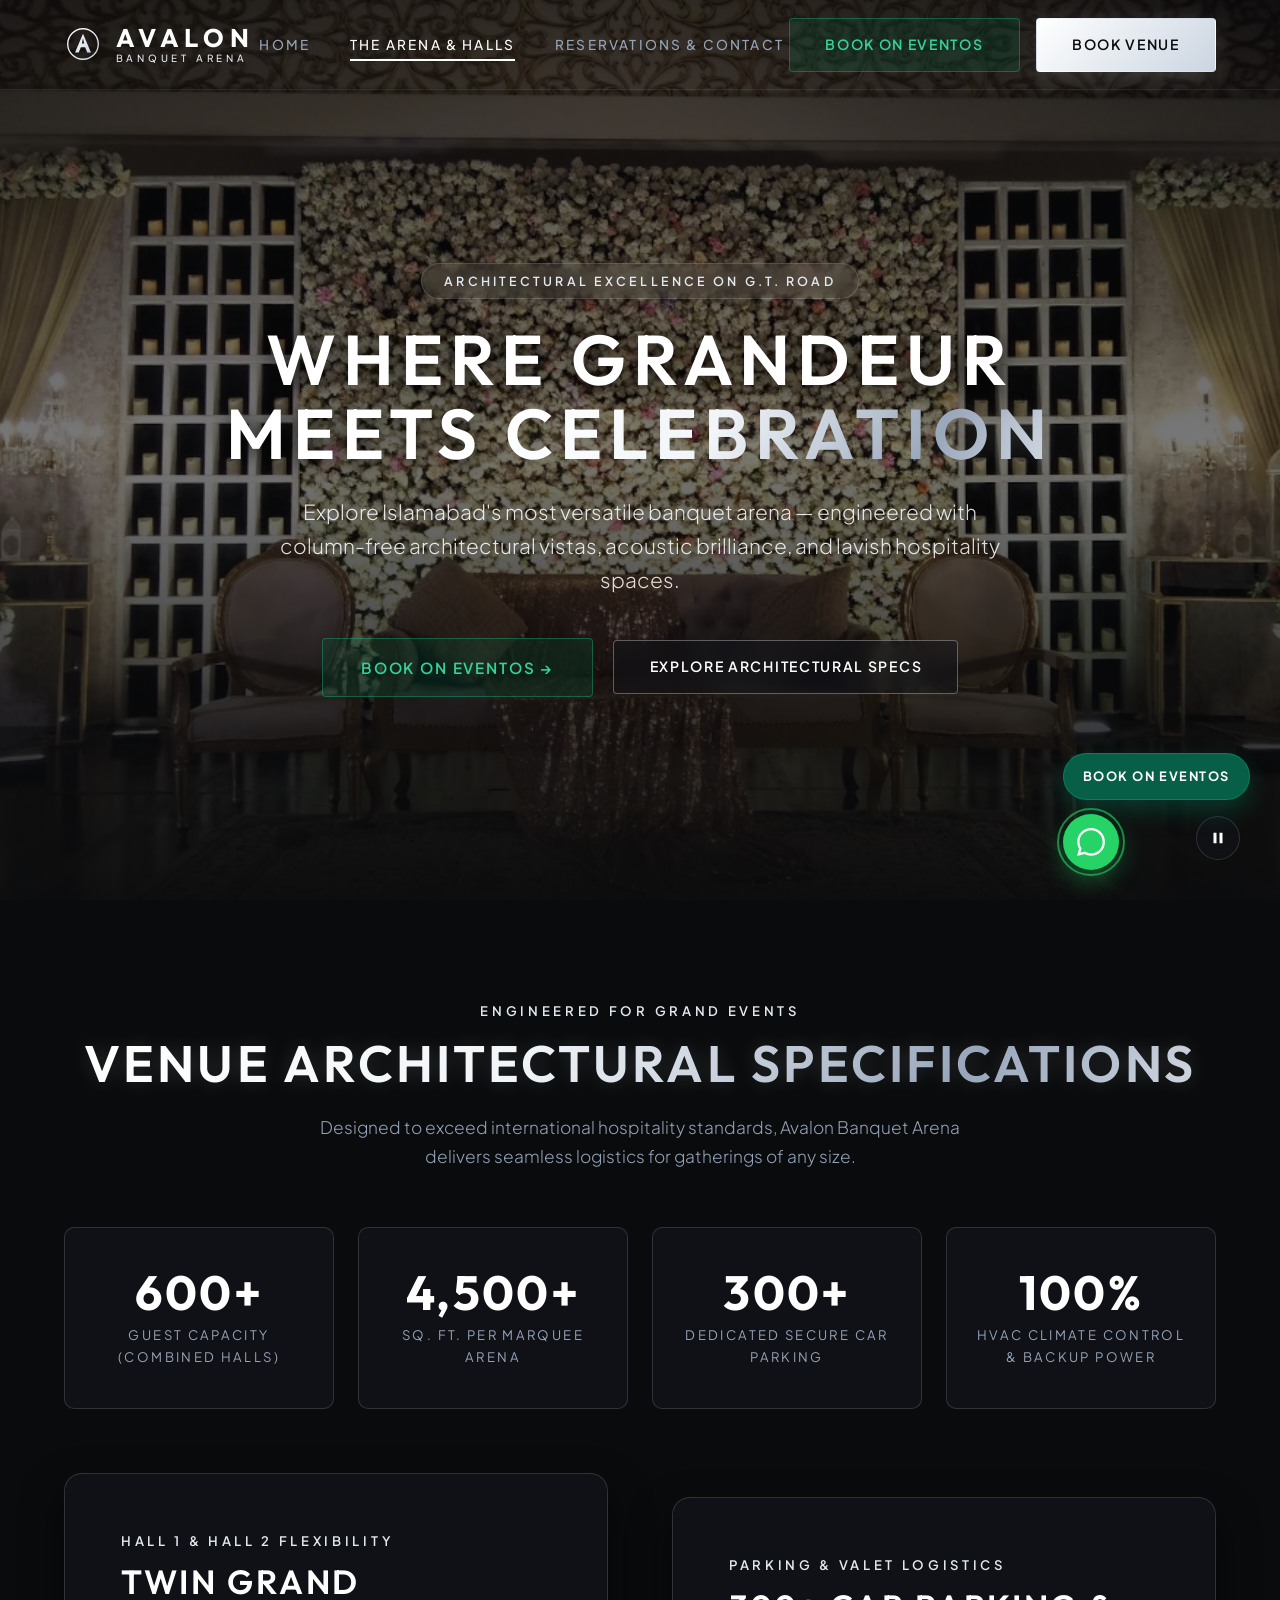
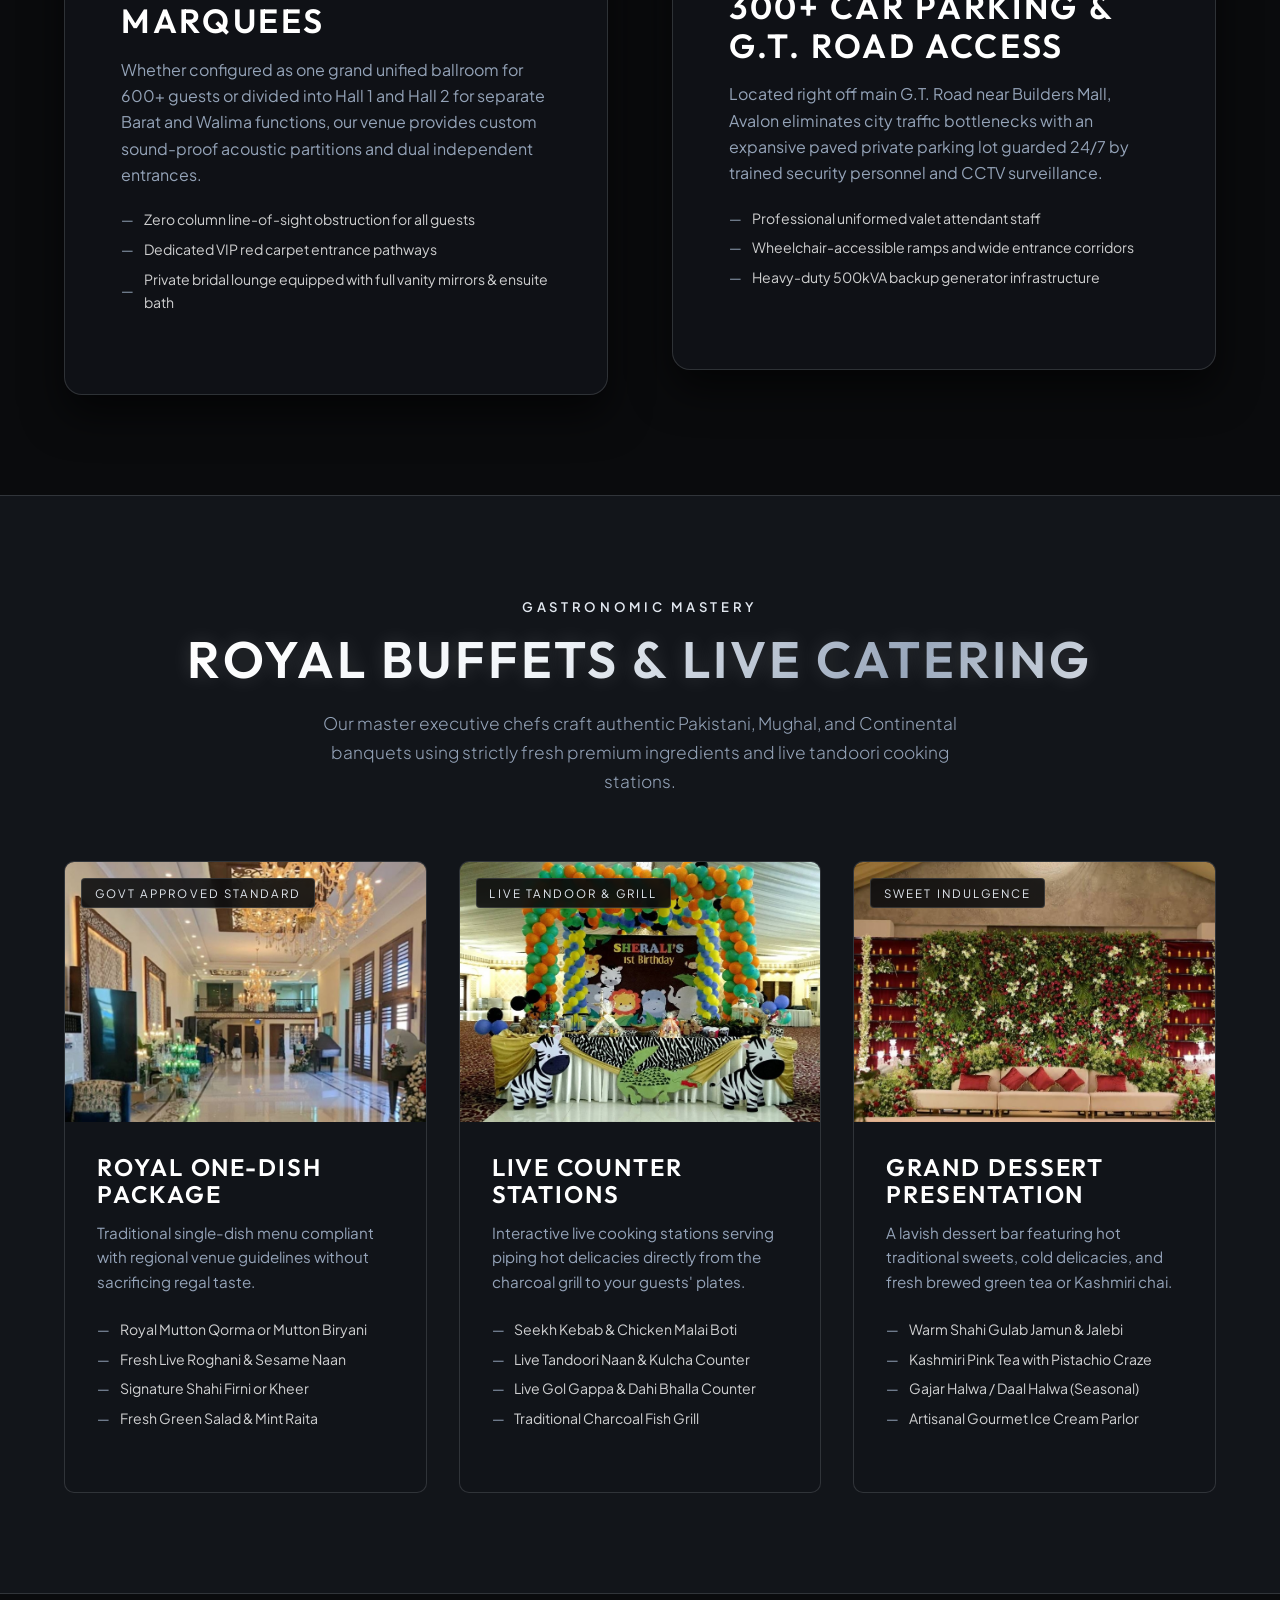
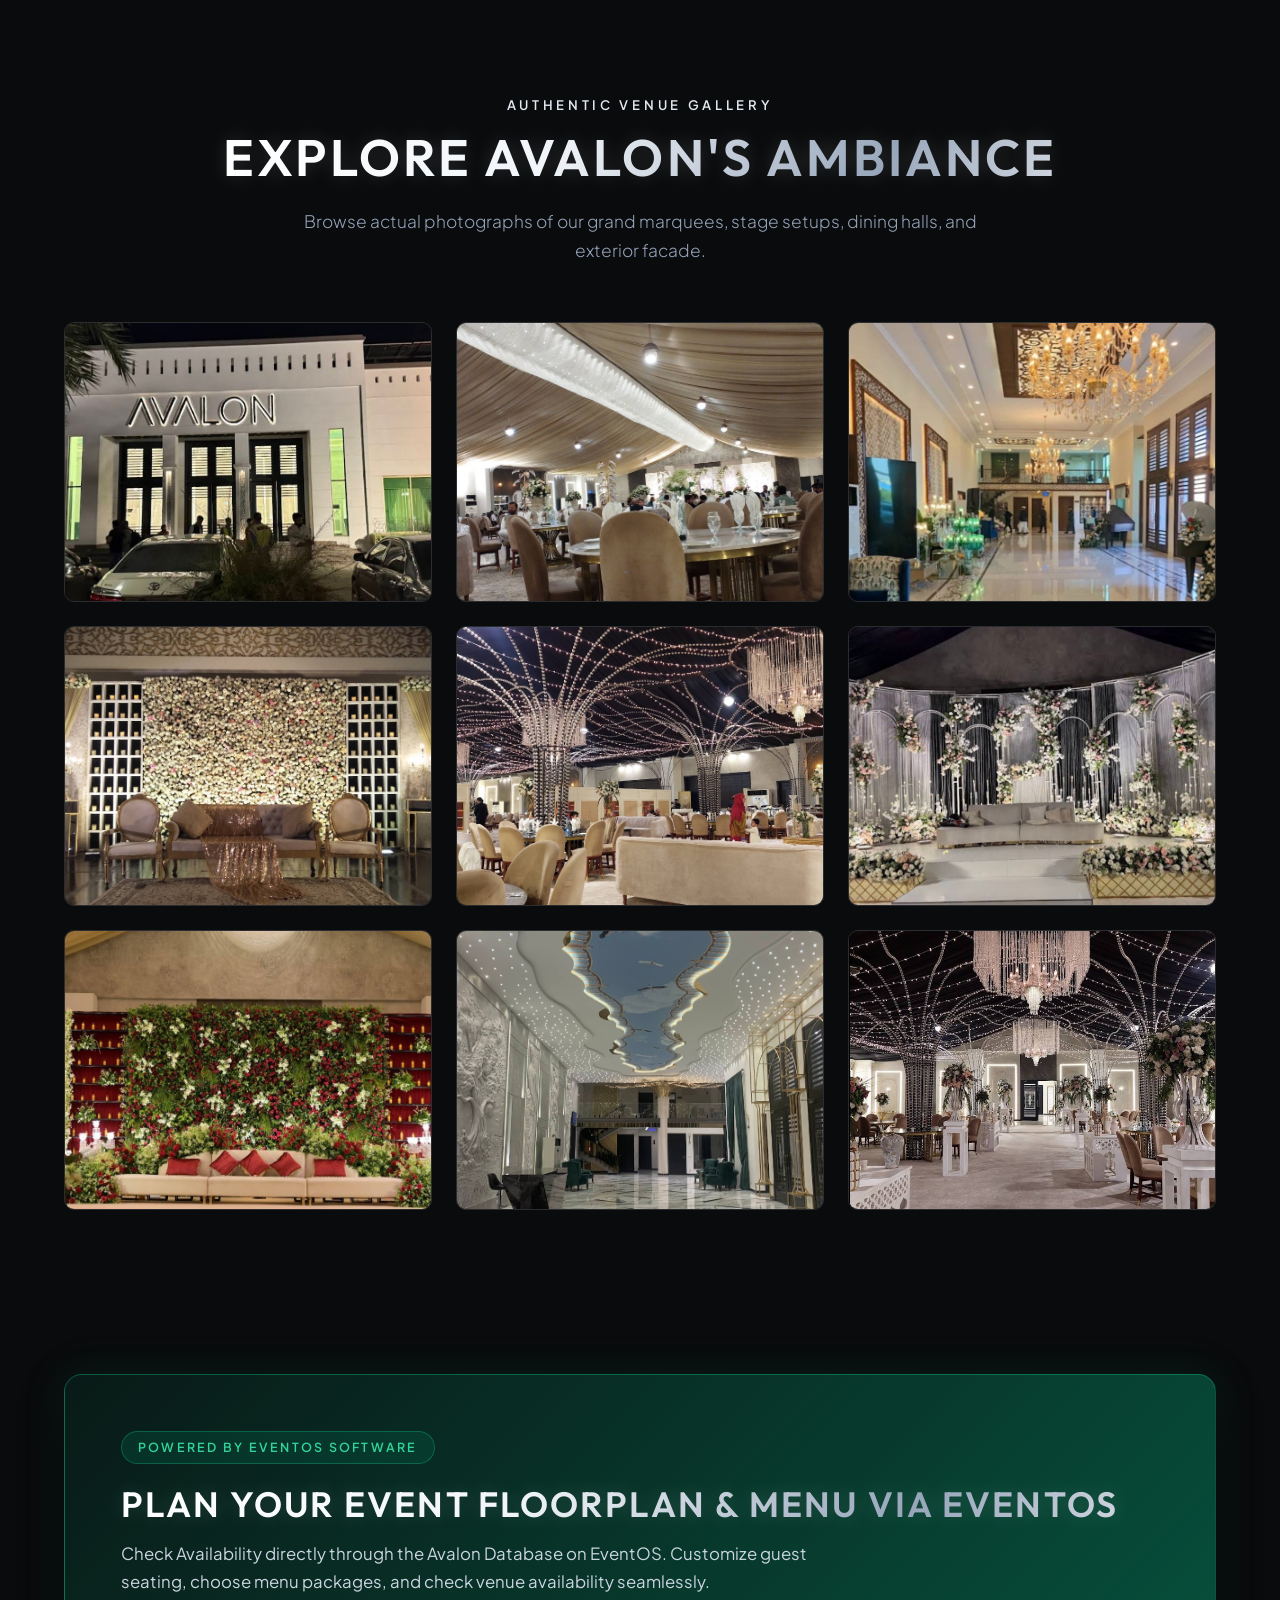
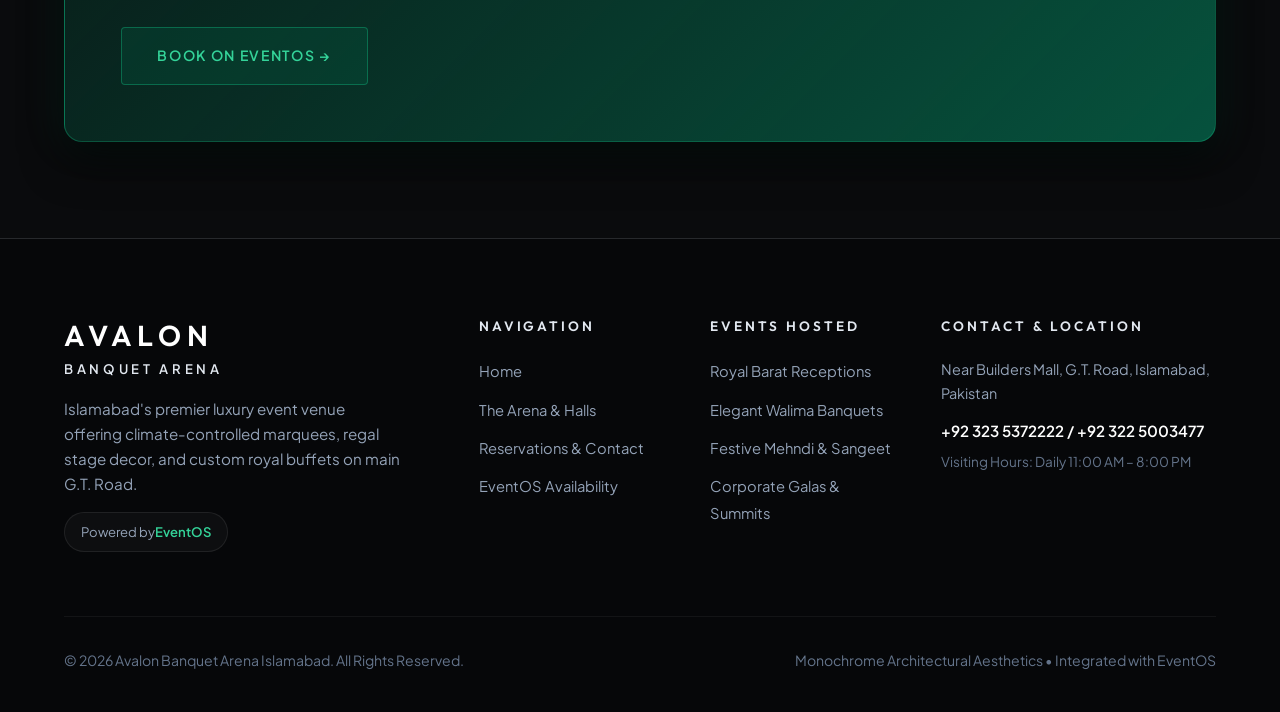
==== about/index.html @ 992e3e68 "Refactor static routing: restructure to index.html directories for clean extensionless URLs on GitHu" ====
<!DOCTYPE html>
<html lang="en">
<head>
  <meta charset="UTF-8">
  <meta name="viewport" content="width=device-width, initial-scale=1.0">
  <title>The Arena & Halls — Architectural Specs & Royal Dining | Avalon Banquet Arena</title>
  <meta name="description" content="Explore Avalon Banquet Arena's twin luxury marquees on G.T. Road, Islamabad. 600+ guest capacity, 4,500+ sq. ft., dedicated bridal suites, 300+ car parking, and royal live catering.">
  
  <!-- Favicon -->
  <link rel="icon" type="image/svg+xml" href="../favicon.svg">

  <meta property="og:title" content="The Arena & Halls — Avalon Banquet Arena Islamabad">
  <meta property="og:description" content="State-of-the-art climate-controlled marquees, 300+ car parking, and royal live buffet setup.">
  <meta property="og:image" content="../images/avalon-marquee-interior.jpg">
  <meta property="og:type" content="website">

  <!-- Stylesheet -->
  <link rel="stylesheet" href="../css/styles.css">
</head>
<body>

  <!-- NAVBAR -->
  <header class="navbar" id="navbar">
    <div class="container nav-container">
      <a href="../" class="brand-logo" aria-label="Avalon Banquet Arena Home">
        <div class="brand-logo-icon">
          <svg viewBox="0 0 512 512" width="34" height="34">
            <defs>
              <linearGradient id="navSilver" x1="0%" y1="0%" x2="100%" y2="100%">
                <stop offset="0%" stop-color="#FFFFFF"/>
                <stop offset="100%" stop-color="#CBD5E1"/>
              </linearGradient>
            </defs>
            <circle cx="256" cy="256" r="230" fill="none" stroke="url(#navSilver)" stroke-width="20"/>
            <path d="M 256 100 L 376 384 L 320 384 L 288 304 L 224 304 L 192 384 L 136 384 Z M 256 168 L 238 248 L 274 248 Z" fill="url(#navSilver)"/>
          </svg>
        </div>
        <div class="brand-logo-text">
          <span class="title">AVALON</span>
          <span class="subtitle">BANQUET ARENA</span>
        </div>
      </a>

      <nav aria-label="Primary Navigation">
        <ul class="nav-links">
          <li><a href="../" class="nav-link">Home</a></li>
          <li><a href="../about/" class="nav-link active">The Arena & Halls</a></li>
          <li><a href="../contact/" class="nav-link">Reservations & Contact</a></li>
        </ul>
      </nav>

      <div class="nav-actions">
        <a href="https://eos.silverfoxdynamics.com/p/avalon-marquees" target="_blank" rel="noopener noreferrer" class="btn btn-eventos">
          Book on EventOS
        </a>
        <a href="../contact/" class="btn btn-primary">Book Venue</a>
        <button class="mobile-toggle" aria-label="Toggle Navigation Menu">☰</button>
      </div>
    </div>
  </header>

  <!-- MOBILE MENU OVERLAY -->
  <div class="mobile-menu-overlay" id="mobileMenu">
    <button class="mobile-menu-close" aria-label="Close Menu">×</button>
    <a href="../">Home</a>
    <a href="../about/">The Arena & Halls</a>
    <a href="../contact/">Reservations & Contact</a>
    <a href="https://eos.silverfoxdynamics.com/p/avalon-marquees" target="_blank" rel="noopener noreferrer" class="btn btn-primary" style="margin-top: 1.5rem;">Book on EventOS</a>
  </div>

  <!-- HERO SECTION WITH CINEMATIC VIDEO BACKGROUND -->
  <section class="hero" id="aboutHero">
    <div class="hero-video-wrapper">
      <video class="hero-video" autoplay loop muted playsinline preload="auto" poster="../images/avalon-marquee-interior.jpg">
        <source src="https://res.cloudinary.com/dgvwlj8xw/video/upload/v1777692671/about-hero_dt90wq.mp4" type="video/mp4">
        Your browser does not support video background.
      </video>
    </div>
    <div class="hero-overlay"></div>

    <div class="container hero-content">
      <div class="hero-badge">
        ARCHITECTURAL EXCELLENCE ON G.T. ROAD
      </div>
      <h1 class="hero-title">
        Where Grandeur Meets <span class="text-shimmer">Celebration</span>
      </h1>
      <p class="hero-subtitle">
        Explore Islamabad's most versatile banquet arena — engineered with column-free architectural vistas, acoustic brilliance, and lavish hospitality spaces.
      </p>

      <div class="hero-ctas">
        <a href="https://eos.silverfoxdynamics.com/p/avalon-marquees" target="_blank" rel="noopener noreferrer" class="btn btn-eventos" style="padding: 1rem 2.4rem; font-size: 0.95rem;">
          Book on EventOS →
        </a>
        <a href="#specs" class="btn btn-outline">Explore Architectural Specs</a>
      </div>
    </div>

    <!-- Video Play/Pause accessibility button -->
    <button class="video-control-btn" aria-label="Pause Background Video" title="Pause Background Video">
      <svg width="18" height="18" fill="currentColor" viewBox="0 0 24 24"><path d="M6 19h4V5H6v14zm8-14v14h4V5h-4z"/></svg>
    </button>
  </section>

  <!-- ARCHITECTURAL SPECS & CAPACITY STATS -->
  <section class="section-padding" id="specs">
    <div class="container">
      <div style="text-align: center; margin-bottom: 3.5rem;">
        <span class="silver-subhead">ENGINEERED FOR GRAND EVENTS</span>
        <h2 class="section-heading text-shimmer">Venue Architectural Specifications</h2>
        <p class="section-desc" style="margin: 0 auto;">
          Designed to exceed international hospitality standards, Avalon Banquet Arena delivers seamless logistics for gatherings of any size.
        </p>
      </div>

      <div class="specs-grid">
        <div class="spec-box">
          <div class="spec-number">600+</div>
          <div class="spec-label">Guest Capacity (Combined Halls)</div>
        </div>
        <div class="spec-box">
          <div class="spec-number">4,500+</div>
          <div class="spec-label">Sq. Ft. Per Marquee Arena</div>
        </div>
        <div class="spec-box">
          <div class="spec-number">300+</div>
          <div class="spec-label">Dedicated Secure Car Parking</div>
        </div>
        <div class="spec-box">
          <div class="spec-number">100%</div>
          <div class="spec-label">HVAC Climate Control & Backup Power</div>
        </div>
      </div>

      <!-- Detail Card Layout -->
      <div class="grid-2" style="margin-top: 4rem;">
        <div class="editorial-card">
          <span class="silver-subhead">HALL 1 & HALL 2 FLEXIBILITY</span>
          <h3 class="font-heading" style="font-size: 2.1rem; color: #ffffff; margin-bottom: 1rem;">Twin Grand Marquees</h3>
          <p style="color: var(--text-muted); margin-bottom: 1.25rem;">
            Whether configured as one grand unified ballroom for 600+ guests or divided into Hall 1 and Hall 2 for separate Barat and Walima functions, our venue provides custom sound-proof acoustic partitions and dual independent entrances.
          </p>
          <ul class="card-features-list">
            <li>Zero column line-of-sight obstruction for all guests</li>
            <li>Dedicated VIP red carpet entrance pathways</li>
            <li>Private bridal lounge equipped with full vanity mirrors & ensuite bath</li>
          </ul>
        </div>

        <div class="editorial-card">
          <span class="silver-subhead">PARKING & VALET LOGISTICS</span>
          <h3 class="font-heading" style="font-size: 2.1rem; color: #ffffff; margin-bottom: 1rem;">300+ Car Parking & G.T. Road Access</h3>
          <p style="color: var(--text-muted); margin-bottom: 1.25rem;">
            Located right off main G.T. Road near Builders Mall, Avalon eliminates city traffic bottlenecks with an expansive paved private parking lot guarded 24/7 by trained security personnel and CCTV surveillance.
          </p>
          <ul class="card-features-list">
            <li>Professional uniformed valet attendant staff</li>
            <li>Wheelchair-accessible ramps and wide entrance corridors</li>
            <li>Heavy-duty 500kVA backup generator infrastructure</li>
          </ul>
        </div>
      </div>
    </div>
  </section>

  <!-- CATERING & ROYAL DINING EXPERIENCE -->
  <section class="section-padding" style="background: var(--bg-surface); border-top: 1px solid var(--border-silver); border-bottom: 1px solid var(--border-silver);" id="catering">
    <div class="container">
      <div style="text-align: center; margin-bottom: 4rem;">
        <span class="silver-subhead">GASTRONOMIC MASTERY</span>
        <h2 class="section-heading text-shimmer">Royal Buffets & Live Catering</h2>
        <p class="section-desc" style="margin: 0 auto;">
          Our master executive chefs craft authentic Pakistani, Mughal, and Continental banquets using strictly fresh premium ingredients and live tandoori cooking stations.
        </p>
      </div>

      <div class="grid-3">
        <!-- Menu 1: Royal One-Dish -->
        <div class="feature-card">
          <div class="card-img">
            <img src="../images/avalon-dining-buffet.jpg" alt="Royal One-Dish Buffet setup" loading="lazy">
            <span class="card-tag">Govt Approved Standard</span>
          </div>
          <div class="card-body">
            <h3>Royal One-Dish Package</h3>
            <p>Traditional single-dish menu compliant with regional venue guidelines without sacrificing regal taste.</p>
            <ul class="card-features-list">
              <li>Royal Mutton Qorma or Mutton Biryani</li>
              <li>Fresh Live Roghani & Sesame Naan</li>
              <li>Signature Shahi Firni or Kheer</li>
              <li>Fresh Green Salad & Mint Raita</li>
            </ul>
          </div>
        </div>

        <!-- Menu 2: Live Barbecue & Counter Stations -->
        <div class="feature-card">
          <div class="card-img">
            <img src="../images/avalon-lighting-ambiance.jpg" alt="Live Cooking Station" loading="lazy">
            <span class="card-tag">Live Tandoor & Grill</span>
          </div>
          <div class="card-body">
            <h3>Live Counter Stations</h3>
            <p>Interactive live cooking stations serving piping hot delicacies directly from the charcoal grill to your guests' plates.</p>
            <ul class="card-features-list">
              <li>Seekh Kebab & Chicken Malai Boti</li>
              <li>Live Tandoori Naan & Kulcha Counter</li>
              <li>Live Gol Gappa & Dahi Bhalla Counter</li>
              <li>Traditional Charcoal Fish Grill</li>
            </ul>
          </div>
        </div>

        <!-- Menu 3: Royal Desserts & Drinks -->
        <div class="feature-card">
          <div class="card-img">
            <img src="../images/avalon-walima-stage.jpg" alt="Royal Desserts setup" loading="lazy">
            <span class="card-tag">Sweet Indulgence</span>
          </div>
          <div class="card-body">
            <h3>Grand Dessert Presentation</h3>
            <p>A lavish dessert bar featuring hot traditional sweets, cold delicacies, and fresh brewed green tea or Kashmiri chai.</p>
            <ul class="card-features-list">
              <li>Warm Shahi Gulab Jamun & Jalebi</li>
              <li>Kashmiri Pink Tea with Pistachio Craze</li>
              <li>Gajar Halwa / Daal Halwa (Seasonal)</li>
              <li>Artisanal Gourmet Ice Cream Parlor</li>
            </ul>
          </div>
        </div>
      </div>
    </div>
  </section>

  <!-- MASONRY CURATED GALLERY -->
  <section class="section-padding" id="gallery">
    <div class="container">
      <div style="text-align: center; margin-bottom: 3.5rem;">
        <span class="silver-subhead">AUTHENTIC VENUE GALLERY</span>
        <h2 class="section-heading text-shimmer">Explore Avalon's Ambiance</h2>
        <p class="section-desc" style="margin: 0 auto;">
          Browse actual photographs of our grand marquees, stage setups, dining halls, and exterior facade.
        </p>
      </div>

      <div class="gallery-grid">
        <div class="gallery-item" data-caption="Grand Main Arena Hall with Crystal Chandeliers">
          <img src="../images/avalon-hall-grand.jpg" alt="Grand Arena Hall" loading="lazy">
          <div class="gallery-overlay">
            <h4>Grand Main Hall</h4>
            <p>Click to Zoom</p>
          </div>
        </div>

        <div class="gallery-item" data-caption="Royal Wedding Stage Floral Backdrop">
          <img src="../images/avalon-stage-royal.jpg" alt="Royal Wedding Stage" loading="lazy">
          <div class="gallery-overlay">
            <h4>Royal Wedding Stage</h4>
            <p>Click to Zoom</p>
          </div>
        </div>

        <div class="gallery-item" data-caption="Royal Dining Buffet Counter Layout">
          <img src="../images/avalon-dining-buffet.jpg" alt="Royal Buffet Layout" loading="lazy">
          <div class="gallery-overlay">
            <h4>Royal Dining Setup</h4>
            <p>Click to Zoom</p>
          </div>
        </div>

        <div class="gallery-item" data-caption="Panoramic Interior View of Marquee 1">
          <img src="../images/avalon-marquee-interior.jpg" alt="Marquee Interior" loading="lazy">
          <div class="gallery-overlay">
            <h4>Marquee Interior Vistas</h4>
            <p>Click to Zoom</p>
          </div>
        </div>

        <div class="gallery-item" data-caption="Illuminated Night Entrance on G.T. Road">
          <img src="../images/avalon-exterior-night.jpg" alt="Exterior Night View" loading="lazy">
          <div class="gallery-overlay">
            <h4>Night Exterior Facade</h4>
            <p>Click to Zoom</p>
          </div>
        </div>

        <div class="gallery-item" data-caption="Barat Red Carpet Arrival Corridor">
          <img src="../images/avalon-barat-reception.jpg" alt="Barat Arrival" loading="lazy">
          <div class="gallery-overlay">
            <h4>Barat Arrival Walkway</h4>
            <p>Click to Zoom</p>
          </div>
        </div>

        <div class="gallery-item" data-caption="Walima Stage Decor in Subtle Silver Accents">
          <img src="../images/avalon-walima-stage.jpg" alt="Walima Stage" loading="lazy">
          <div class="gallery-overlay">
            <h4>Walima Silver Setup</h4>
            <p>Click to Zoom</p>
          </div>
        </div>

        <div class="gallery-item" data-caption="Vibrant Traditional Mehndi Drapes and Lounge">
          <img src="../images/avalon-mehndi-decor.jpg" alt="Mehndi Decor" loading="lazy">
          <div class="gallery-overlay">
            <h4>Festive Mehndi Setup</h4>
            <p>Click to Zoom</p>
          </div>
        </div>

        <div class="gallery-item" data-caption="Corporate Gala Conference Hall Layout">
          <img src="../images/avalon-corporate-hall.jpg" alt="Corporate Gala Hall" loading="lazy">
          <div class="gallery-overlay">
            <h4>Corporate Conference Hall</h4>
            <p>Click to Zoom</p>
          </div>
        </div>
      </div>
    </div>
  </section>

  <!-- EVENTOS INTEGRATION CALLOUT -->
  <section class="container" style="margin-bottom: 6rem;">
    <div class="eventos-banner">
      <div class="eventos-badge-header">
        Powered by EventOS Software
      </div>
      <h2 class="eventos-title font-heading text-shimmer">Plan Your Event Floorplan & Menu via EventOS</h2>
      <p class="eventos-desc">
        Check Availability directly through the Avalon Database on EventOS. Customize guest seating, choose menu packages, and check venue availability seamlessly.
      </p>
      <a href="https://eos.silverfoxdynamics.com/p/avalon-marquees" target="_blank" rel="noopener noreferrer" class="btn btn-eventos" style="padding: 1rem 2.2rem;">
        Book on EventOS →
      </a>
    </div>
  </section>

  <!-- LIGHTBOX MODAL -->
  <div class="lightbox-modal" id="lightboxModal" role="dialog" aria-modal="true" aria-label="Image Preview">
    <button class="lightbox-close" aria-label="Close Lightbox">&times;</button>
    <div class="lightbox-content">
      <img src="" id="lightboxImg" alt="Enlarged view">
      <div class="lightbox-caption" id="lightboxCaption"></div>
    </div>
  </div>

  <!-- FLOATING WIDGETS -->
  <div class="floating-widgets">
    <a href="https://eos.silverfoxdynamics.com/p/avalon-marquees" target="_blank" rel="noopener noreferrer" class="eventos-float" title="Book Venue on EventOS">
      Book on EventOS
    </a>
    <a href="https://wa.me/923235372222?text=Hello%20Avalon%20Banquet%20Arena%2C%20I%20would%20like%20to%20inquire%20about%20booking%20availability." target="_blank" rel="noopener noreferrer" class="whatsapp-float" aria-label="Direct WhatsApp Inquiry">
      <svg width="28" height="28" fill="currentColor" viewBox="0 0 24 24"><path d="M.057 24l1.687-6.163c-1.041-1.804-1.588-3.849-1.587-5.946.003-6.556 5.338-11.891 11.893-11.891 3.181.001 6.167 1.24 8.413 3.488 2.245 2.248 3.481 5.236 3.48 8.414-.003 6.557-5.338 11.892-11.893 11.892-1.99-.001-3.951-.5-5.688-1.448l-6.305 1.654zm6.597-3.807c1.676.995 3.276 1.591 5.392 1.592 5.448 0 9.886-4.434 9.889-9.885.002-5.462-4.415-9.89-9.881-9.892-5.452 0-9.887 4.434-9.889 9.884-.001 2.225.651 3.891 1.746 5.634l-.999 3.648 3.742-.981z"/></svg>
    </a>
  </div>

  <!-- FOOTER -->
  <footer class="footer">
    <div class="container">
      <div class="footer-grid">
        <div class="footer-brand">
          <h3>AVALON</h3>
          <span class="silver-subhead">BANQUET ARENA</span>
          <p>
            Islamabad's premier luxury event venue offering climate-controlled marquees, regal stage decor, and custom royal buffets on main G.T. Road.
          </p>
          <div class="eventos-footer-badge">
            Powered by <a href="https://eos.silverfoxdynamics.com/p/avalon-marquees" target="_blank" rel="noopener noreferrer">EventOS</a>
          </div>
        </div>

        <div class="footer-col">
          <h4>Navigation</h4>
          <ul class="footer-links">
            <li><a href="../">Home</a></li>
            <li><a href="../about/">The Arena & Halls</a></li>
            <li><a href="../contact/">Reservations & Contact</a></li>
            <li><a href="https://eos.silverfoxdynamics.com/p/avalon-marquees" target="_blank" rel="noopener noreferrer">EventOS Availability</a></li>
          </ul>
        </div>

        <div class="footer-col">
          <h4>Events Hosted</h4>
          <ul class="footer-links">
            <li><a href="../about/">Royal Barat Receptions</a></li>
            <li><a href="../about/">Elegant Walima Banquets</a></li>
            <li><a href="../about/">Festive Mehndi & Sangeet</a></li>
            <li><a href="../about/">Corporate Galas & Summits</a></li>
          </ul>
        </div>

        <div class="footer-col">
          <h4>Contact & Location</h4>
          <p style="color: var(--text-muted); font-size: 0.9rem; margin-bottom: 0.75rem;">
            Near Builders Mall, G.T. Road, Islamabad, Pakistan
          </p>
          <p style="color: var(--accent-silver-bright); font-size: 0.95rem; margin-bottom: 0.5rem; font-weight: 600;">
            +92 323 5372222 / +92 322 5003477
          </p>
          <p style="color: var(--text-dim); font-size: 0.85rem;">
            Visiting Hours: Daily 11:00 AM – 8:00 PM
          </p>
        </div>
      </div>

      <div class="footer-bottom">
        <div>&copy; 2026 Avalon Banquet Arena Islamabad. All Rights Reserved.</div>
        <div>Monochrome Architectural Aesthetics • Integrated with EventOS</div>
      </div>
    </div>
  </footer>

  <!-- Main JavaScript File -->
  <script src="../js/main.js"></script>
</body>
</html>
---- css/styles.css ----
/* ==========================================================================
   AVALON BANQUET ARENA — MONOCHROME ARCHITECTURAL & DEEP EMERALD STYLESHEET
   Identity: Obsidian Black, Pure Silver, Metallic Chrome & EventOS Deep Emerald
   Target: GitHub Pages (Static HTML5, Modern CSS3, Vanilla JS)
   ========================================================================== */

/* --- GOOGLE FONTS IMPORT --- */
@import url('https://fonts.googleapis.com/css2?family=Outfit:wght@400;500;600;700;800&family=Plus+Jakarta+Sans:wght@300;400;500;600;700&display=swap');

/* --- DESIGN SYSTEM TOKENS --- */
:root {
  /* Monochrome Palette: Obsidian Black, Deep Charcoal & Pure Silver */
  --bg-dark: #0a0b0d;
  --bg-surface: #12151a;
  --bg-card: rgba(18, 21, 26, 0.75);
  --bg-card-hover: rgba(26, 30, 38, 0.92);
  --bg-glass: rgba(15, 18, 23, 0.65);
  
  --accent-silver: #e2e8f0;
  --accent-silver-bright: #ffffff;
  --accent-silver-dark: #94a3b8;
  --accent-chrome: #cbd5e1;
  --border-silver: rgba(226, 232, 240, 0.15);
  --border-silver-strong: rgba(226, 232, 240, 0.35);
  
  /* EventOS Deep Emerald Green Accent Palette */
  --emerald-primary: #047857;
  --emerald-deep: #065f46;
  --emerald-hover: #059669;
  --emerald-bright: #34d399;
  --emerald-glow: rgba(4, 120, 87, 0.25);
  --emerald-border: rgba(16, 185, 129, 0.35);

  --text-main: #f8fafc;
  --text-muted: #94a3b8;
  --text-dim: #64748b;
  
  /* Typography */
  --font-heading: 'Outfit', -apple-system, BlinkMacSystemFont, 'Segoe UI', Roboto, sans-serif;
  --font-sans: 'Plus Jakarta Sans', system-ui, -apple-system, sans-serif;
  
  /* Layout & Spacing */
  --container-max: 1320px;
  --nav-height: 90px;
  --radius-sm: 4px;
  --radius-md: 10px;
  --radius-lg: 18px;

  /* Easing & Shadows */
  --ease-out: cubic-bezier(0.16, 1, 0.3, 1);
  --transition-fast: 0.25s var(--ease-out);
  --transition-normal: 0.4s var(--ease-out);
  --shadow-silver: 0 10px 30px -10px rgba(255, 255, 255, 0.1);
  --shadow-card: 0 20px 40px rgba(0, 0, 0, 0.6);
  --shadow-emerald: 0 10px 25px rgba(4, 120, 87, 0.4);
}

/* --- BASE & RESET --- */
*, *::before, *::after {
  box-sizing: border-box;
  margin: 0;
  padding: 0;
}

html {
  scroll-behavior: smooth;
  font-size: 16px;
  background-color: var(--bg-dark);
  color: var(--text-main);
  text-rendering: optimizeLegibility;
  -webkit-font-smoothing: antialiased;
}

body {
  font-family: var(--font-sans);
  font-weight: 400;
  line-height: 1.65;
  overflow-x: hidden;
  background-color: var(--bg-dark);
  color: var(--text-main);
}

a {
  color: inherit;
  text-decoration: none;
  transition: color var(--transition-fast);
}

img, video {
  max-width: 100%;
  height: auto;
  display: block;
}

button, input, select, textarea {
  font-family: inherit;
  font-size: inherit;
}

/* --- TYPOGRAPHY & LUXURIOUS SHIMMER UTILITIES --- */
h1, h2, h3, h4, h5, h6, .font-heading {
  font-family: var(--font-heading);
  font-weight: 600;
  line-height: 1.15;
  text-transform: uppercase;
  letter-spacing: 0.08em;
}

.silver-text {
  background: linear-gradient(135deg, #ffffff 0%, #e2e8f0 40%, #cbd5e1 75%, #94a3b8 100%);
  -webkit-background-clip: text;
  -webkit-text-fill-color: transparent;
  display: inline-block;
}

/* Metallic Polish & Animated Silver Shimmer for Headlines */
.text-shimmer {
  background: linear-gradient(
    120deg,
    #ffffff 0%,
    #f1f5f9 20%,
    #94a3b8 40%,
    #ffffff 60%,
    #cbd5e1 80%,
    #ffffff 100%
  );
  background-size: 200% auto;
  -webkit-background-clip: text;
  -webkit-text-fill-color: transparent;
  animation: silverShine 6s linear infinite;
  text-shadow: 0 0 20px rgba(255, 255, 255, 0.15);
  display: inline-block;
}

@keyframes silverShine {
  to {
    background-position: 200% center;
  }
}

.silver-subhead {
  color: var(--accent-silver);
  text-transform: uppercase;
  font-size: 0.82rem;
  letter-spacing: 0.28em;
  font-weight: 600;
  margin-bottom: 0.75rem;
  display: block;
}

.section-heading {
  font-size: clamp(2.2rem, 4vw, 3.4rem);
  color: #ffffff;
  margin-bottom: 1.25rem;
  letter-spacing: 0.06em;
}

.section-desc {
  color: var(--text-muted);
  font-size: 1.08rem;
  max-width: 680px;
  font-weight: 300;
  line-height: 1.7;
}

/* --- LAYOUT UTILITIES --- */
.container {
  width: 90%;
  max-width: var(--container-max);
  margin-left: auto;
  margin-right: auto;
}

.section-padding {
  padding: 100px 0;
}

@media (max-width: 768px) {
  .section-padding {
    padding: 60px 0;
  }
}

/* --- BUTTONS & CTAS --- */
.btn {
  display: inline-flex;
  align-items: center;
  justify-content: center;
  gap: 0.65rem;
  padding: 0.9rem 2.2rem;
  font-size: 0.88rem;
  font-weight: 600;
  letter-spacing: 0.12em;
  text-transform: uppercase;
  border-radius: var(--radius-sm);
  cursor: pointer;
  transition: all var(--transition-normal);
  border: 1px solid transparent;
  position: relative;
  overflow: hidden;
  z-index: 1;
}

.btn-primary {
  background: linear-gradient(135deg, #ffffff 0%, #cbd5e1 100%);
  color: #0a0b0d;
  box-shadow: 0 4px 20px rgba(255, 255, 255, 0.15);
}

.btn-primary:hover {
  background: linear-gradient(135deg, #ffffff 0%, #e2e8f0 100%);
  box-shadow: 0 8px 30px rgba(255, 255, 255, 0.3);
  transform: translateY(-2px);
  color: #000000;
}

.btn-outline {
  background: rgba(18, 21, 26, 0.5);
  border-color: var(--border-silver-strong);
  color: #ffffff;
  backdrop-filter: blur(8px);
}

.btn-outline:hover {
  border-color: #ffffff;
  background: rgba(255, 255, 255, 0.1);
  color: #ffffff;
  transform: translateY(-2px);
}

/* EVENTOS DEEP EMERALD GREEN BUTTON */
.btn-eventos {
  background: rgba(4, 120, 87, 0.18);
  border: 1px solid rgba(16, 185, 129, 0.4);
  color: var(--emerald-bright);
  font-weight: 600;
}

.btn-eventos:hover {
  background: var(--emerald-deep);
  border-color: var(--emerald-hover);
  color: #ffffff;
  box-shadow: 0 0 25px rgba(16, 185, 129, 0.35);
  transform: translateY(-2px);
}

/* --- NAVIGATION BAR --- */
.navbar {
  position: fixed;
  top: 0;
  left: 0;
  width: 100%;
  height: var(--nav-height);
  z-index: 1000;
  transition: background-color 0.4s ease, backdrop-filter 0.4s ease, border-bottom 0.4s ease;
  border-bottom: 1px solid rgba(255, 255, 255, 0.08);
}

.navbar.scrolled {
  background-color: rgba(10, 11, 13, 0.94);
  backdrop-filter: blur(16px);
  border-bottom: 1px solid var(--border-silver);
  height: 80px;
}

.nav-container {
  display: flex;
  align-items: center;
  justify-content: space-between;
  height: 100%;
}

.brand-logo {
  display: flex;
  align-items: center;
  gap: 0.85rem;
}

.brand-logo-icon {
  width: 38px;
  height: 38px;
  display: flex;
  align-items: center;
  justify-content: center;
}

.brand-logo-text {
  display: flex;
  flex-direction: column;
  line-height: 1;
}

.brand-logo-text .title {
  font-family: var(--font-heading);
  font-size: 1.6rem;
  font-weight: 700;
  letter-spacing: 0.22em;
  color: #ffffff;
  text-transform: uppercase;
}

.brand-logo-text .subtitle {
  font-size: 0.62rem;
  text-transform: uppercase;
  letter-spacing: 0.38em;
  color: var(--accent-silver);
  margin-top: 3px;
  font-weight: 500;
}

.nav-links {
  display: flex;
  align-items: center;
  gap: 2.5rem;
  list-style: none;
}

.nav-link {
  font-size: 0.85rem;
  text-transform: uppercase;
  letter-spacing: 0.16em;
  color: var(--text-muted);
  position: relative;
  padding: 0.5rem 0;
  font-weight: 500;
}

.nav-link::after {
  content: '';
  position: absolute;
  bottom: 0;
  left: 0;
  width: 0%;
  height: 2px;
  background: #ffffff;
  transition: width var(--transition-fast);
}

.nav-link:hover, .nav-link.active {
  color: #ffffff;
}

.nav-link:hover::after, .nav-link.active::after {
  width: 100%;
}

.nav-actions {
  display: flex;
  align-items: center;
  gap: 1rem;
}

.mobile-toggle {
  display: none;
  background: none;
  border: none;
  color: #ffffff;
  font-size: 1.75rem;
  cursor: pointer;
  padding: 0.5rem;
}

/* --- MOBILE MENU OVERLAY (HIDDEN ON DESKTOP) --- */
.mobile-menu-overlay {
  display: none;
}

/* --- HERO VIDEO SECTION --- */
.hero {
  position: relative;
  width: 100%;
  min-height: 100vh;
  display: flex;
  align-items: center;
  justify-content: center;
  overflow: hidden;
  background-color: var(--bg-dark);
}

.hero-video-wrapper {
  position: absolute;
  top: 0;
  left: 0;
  width: 100%;
  height: 100%;
  z-index: 1;
}

.hero-video {
  width: 100%;
  height: 100%;
  object-fit: cover;
  filter: brightness(0.8) contrast(1.08);
}

.hero-overlay {
  position: absolute;
  top: 0;
  left: 0;
  width: 100%;
  height: 100%;
  z-index: 2;
  background: linear-gradient(
    180deg, 
    rgba(10, 11, 13, 0.65) 0%, 
    rgba(10, 11, 13, 0.45) 50%, 
    rgba(10, 11, 13, 0.95) 100%
  );
}

.hero-content {
  position: relative;
  z-index: 3;
  text-align: center;
  max-width: 920px;
  padding: 120px 20px 60px;
}

.hero-badge {
  display: inline-flex;
  align-items: center;
  padding: 0.4rem 1.4rem;
  border-radius: 50px;
  background: rgba(255, 255, 255, 0.05);
  border: 1px solid var(--border-silver);
  color: var(--accent-silver);
  font-size: 0.78rem;
  text-transform: uppercase;
  letter-spacing: 0.25em;
  font-weight: 600;
  margin-bottom: 1.5rem;
  backdrop-filter: blur(8px);
}

.hero-title {
  font-family: var(--font-heading);
  font-size: clamp(2.8rem, 5.5vw, 5rem);
  color: #ffffff;
  line-height: 1.05;
  margin-bottom: 1.5rem;
  letter-spacing: 0.1em;
  text-shadow: 0 4px 20px rgba(0, 0, 0, 0.8);
}

.hero-subtitle {
  font-size: clamp(1.05rem, 2vw, 1.3rem);
  color: rgba(255, 255, 255, 0.85);
  font-weight: 300;
  max-width: 720px;
  margin: 0 auto 2.5rem;
}

.hero-ctas {
  display: flex;
  align-items: center;
  justify-content: center;
  gap: 1.25rem;
  flex-wrap: wrap;
}

/* Video Control Toggle */
.video-control-btn {
  position: absolute;
  bottom: 40px;
  right: 40px;
  z-index: 10;
  background: rgba(18, 21, 26, 0.6);
  border: 1px solid var(--border-silver);
  color: #ffffff;
  width: 44px;
  height: 44px;
  border-radius: 50%;
  display: flex;
  align-items: center;
  justify-content: center;
  cursor: pointer;
  transition: all var(--transition-fast);
  backdrop-filter: blur(8px);
}

.video-control-btn:hover {
  background: #ffffff;
  color: var(--bg-dark);
  border-color: #ffffff;
}

/* --- INFINITE MARQUEE TICKER --- */
.marquee-bar {
  background: #0d0f13;
  border-top: 1px solid var(--border-silver);
  border-bottom: 1px solid var(--border-silver);
  padding: 1.1rem 0;
  overflow: hidden;
  white-space: nowrap;
  position: relative;
  z-index: 10;
}

.marquee-content {
  display: inline-flex;
  align-items: center;
  animation: marquee 35s linear infinite;
}

.marquee-bar:hover .marquee-content {
  animation-play-state: paused;
}

.marquee-item {
  display: inline-flex;
  align-items: center;
  gap: 1.5rem;
  padding: 0 1.5rem;
  color: var(--text-main);
  font-size: 0.88rem;
  text-transform: uppercase;
  letter-spacing: 0.22em;
  font-weight: 500;
}

.marquee-item .sep {
  color: var(--accent-silver-dark);
  font-size: 1.1rem;
}

@keyframes marquee {
  0% { transform: translateX(0); }
  100% { transform: translateX(-50%); }
}

/* --- EDITORIAL / EXPERIENCE SECTIONS --- */
.grid-2 {
  display: grid;
  grid-template-columns: 1fr 1fr;
  gap: 4rem;
  align-items: center;
}

.editorial-card {
  background: var(--bg-card);
  border: 1px solid var(--border-silver);
  border-radius: var(--radius-lg);
  padding: 3.5rem;
  backdrop-filter: blur(12px);
  box-shadow: var(--shadow-card);
}

.image-wrapper {
  position: relative;
  border-radius: var(--radius-md);
  overflow: hidden;
  border: 1px solid var(--border-silver);
  box-shadow: var(--shadow-card);
}

.image-wrapper img {
  width: 100%;
  height: 100%;
  object-fit: cover;
  transition: transform 0.8s var(--ease-out);
}

.image-wrapper:hover img {
  transform: scale(1.05);
}

.image-wrapper::after {
  content: '';
  position: absolute;
  inset: 0;
  border-radius: var(--radius-md);
  border: 1px solid var(--border-silver);
  pointer-events: none;
}

/* --- FEATURED CARDS GRID --- */
.grid-3 {
  display: grid;
  grid-template-columns: repeat(3, 1fr);
  gap: 2rem;
}

.feature-card {
  background: var(--bg-card);
  border: 1px solid var(--border-silver);
  border-radius: var(--radius-md);
  overflow: hidden;
  transition: all var(--transition-normal);
  display: flex;
  flex-direction: column;
}

.feature-card:hover {
  transform: translateY(-8px);
  border-color: rgba(255, 255, 255, 0.35);
  box-shadow: 0 20px 40px rgba(0, 0, 0, 0.6);
  background: var(--bg-card-hover);
}

.feature-card .card-img {
  height: 260px;
  position: relative;
  overflow: hidden;
}

.feature-card .card-img img {
  width: 100%;
  height: 100%;
  object-fit: cover;
  transition: transform 0.6s var(--ease-out);
}

.feature-card:hover .card-img img {
  transform: scale(1.08);
}

.card-tag {
  position: absolute;
  top: 1rem;
  left: 1rem;
  background: rgba(10, 11, 13, 0.88);
  border: 1px solid var(--border-silver);
  color: var(--accent-silver);
  padding: 0.3rem 0.8rem;
  border-radius: 4px;
  font-size: 0.72rem;
  text-transform: uppercase;
  letter-spacing: 0.18em;
  backdrop-filter: blur(6px);
}

.feature-card .card-body {
  padding: 2rem;
  display: flex;
  flex-direction: column;
  flex-grow: 1;
}

.feature-card h3 {
  font-size: 1.5rem;
  color: #ffffff;
  margin-bottom: 0.75rem;
}

.feature-card p {
  color: var(--text-muted);
  font-size: 0.95rem;
  line-height: 1.6;
  margin-bottom: 1.5rem;
}

.card-features-list {
  list-style: none;
  margin-bottom: 1.5rem;
  margin-top: auto;
}

.card-features-list li {
  font-size: 0.88rem;
  color: rgba(255, 255, 255, 0.8);
  display: flex;
  align-items: center;
  gap: 0.6rem;
  margin-bottom: 0.4rem;
}

.card-features-list li::before {
  content: '—';
  color: var(--accent-silver-dark);
}

/* --- ARCHITECTURAL SPECS HIGHLIGHTS --- */
.specs-grid {
  display: grid;
  grid-template-columns: repeat(4, 1fr);
  gap: 1.5rem;
  margin-top: 3rem;
}

.spec-box {
  background: var(--bg-card);
  border: 1px solid var(--border-silver);
  border-radius: var(--radius-md);
  padding: 2.5rem 1.5rem;
  text-align: center;
  transition: all var(--transition-normal);
}

.spec-box:hover {
  border-color: rgba(255, 255, 255, 0.4);
  background: rgba(255, 255, 255, 0.03);
  transform: translateY(-5px);
}

.spec-number {
  font-family: var(--font-heading);
  font-size: 3rem;
  font-weight: 700;
  color: #ffffff;
  line-height: 1;
  margin-bottom: 0.5rem;
  letter-spacing: 0.05em;
}

.spec-label {
  font-size: 0.82rem;
  text-transform: uppercase;
  letter-spacing: 0.18em;
  color: var(--text-muted);
}

/* --- GALLERY GRID & LIGHTBOX --- */
.gallery-grid {
  display: grid;
  grid-template-columns: repeat(3, 1fr);
  gap: 1.5rem;
}

.gallery-item {
  position: relative;
  border-radius: var(--radius-md);
  overflow: hidden;
  height: 280px;
  cursor: pointer;
  border: 1px solid var(--border-silver);
}

.gallery-item img {
  width: 100%;
  height: 100%;
  object-fit: cover;
  transition: transform 0.6s var(--ease-out);
}

.gallery-overlay {
  position: absolute;
  inset: 0;
  background: rgba(10, 11, 13, 0.78);
  display: flex;
  flex-direction: column;
  align-items: center;
  justify-content: center;
  opacity: 0;
  transition: opacity var(--transition-fast);
  padding: 1.5rem;
  text-align: center;
  backdrop-filter: blur(4px);
}

.gallery-item:hover img {
  transform: scale(1.08);
}

.gallery-item:hover .gallery-overlay {
  opacity: 1;
}

.gallery-overlay h4 {
  font-size: 1.3rem;
  color: #ffffff;
  margin-bottom: 0.4rem;
  letter-spacing: 0.08em;
}

.gallery-overlay p {
  color: var(--accent-silver);
  font-size: 0.8rem;
  text-transform: uppercase;
  letter-spacing: 0.18em;
}

/* Lightbox Modal */
.lightbox-modal {
  position: fixed;
  inset: 0;
  background: rgba(5, 7, 10, 0.95);
  z-index: 2000;
  display: flex;
  align-items: center;
  justify-content: center;
  opacity: 0;
  pointer-events: none;
  transition: opacity 0.3s ease;
  backdrop-filter: blur(16px);
  padding: 2rem;
}

.lightbox-modal.active {
  opacity: 1;
  pointer-events: auto;
}

.lightbox-content {
  max-width: 1000px;
  max-height: 85vh;
  position: relative;
}

.lightbox-content img {
  max-width: 100%;
  max-height: 80vh;
  border-radius: var(--radius-sm);
  border: 1px solid var(--border-silver-strong);
  box-shadow: 0 25px 50px rgba(0,0,0,0.8);
}

.lightbox-caption {
  text-align: center;
  color: var(--text-main);
  margin-top: 1rem;
  font-family: var(--font-heading);
  font-size: 1.25rem;
  letter-spacing: 0.08em;
}

.lightbox-close {
  position: absolute;
  top: 30px;
  right: 30px;
  background: none;
  border: none;
  color: #ffffff;
  font-size: 2.5rem;
  cursor: pointer;
  transition: color var(--transition-fast);
}

.lightbox-close:hover {
  color: var(--accent-silver);
}

/* --- EVENTOS INTEGRATION BANNER & BADGES --- */
.eventos-banner {
  background: linear-gradient(135deg, rgba(4, 120, 87, 0.14) 0%, rgba(6, 95, 70, 0.85) 100%);
  border: 1px solid var(--emerald-border);
  border-radius: var(--radius-lg);
  padding: 3.5rem;
  margin-top: 4rem;
  position: relative;
  overflow: hidden;
  box-shadow: var(--shadow-card), 0 0 40px rgba(4, 120, 87, 0.2);
}

.eventos-badge-header {
  display: inline-flex;
  align-items: center;
  background: rgba(4, 120, 87, 0.22);
  border: 1px solid var(--emerald-border);
  color: var(--emerald-bright);
  padding: 0.35rem 1rem;
  border-radius: 50px;
  font-size: 0.78rem;
  font-weight: 600;
  text-transform: uppercase;
  letter-spacing: 0.18em;
  margin-bottom: 1.2rem;
}

.eventos-title {
  font-size: 2.2rem;
  color: #ffffff;
  margin-bottom: 1rem;
  letter-spacing: 0.06em;
}

.eventos-desc {
  color: #cbd5e1;
  font-size: 1.05rem;
  max-width: 720px;
  margin-bottom: 2rem;
}

.eventos-footer-badge {
  display: inline-flex;
  align-items: center;
  font-size: 0.82rem;
  color: #94a3b8;
  padding: 0.5rem 1rem;
  background: rgba(255, 255, 255, 0.03);
  border: 1px solid rgba(255, 255, 255, 0.08);
  border-radius: 50px;
  margin-top: 1rem;
}

.eventos-footer-badge a {
  color: var(--emerald-bright);
  transition: color 0.2s ease;
  font-weight: 600;
}

.eventos-footer-badge a:hover {
  color: #ffffff;
  text-decoration: underline;
}

/* --- LUXURY FORM STYLES --- */
.form-group {
  margin-bottom: 1.5rem;
}

.form-label {
  display: block;
  font-size: 0.82rem;
  text-transform: uppercase;
  letter-spacing: 0.15em;
  color: var(--text-muted);
  margin-bottom: 0.5rem;
  font-weight: 500;
}

.form-control {
  width: 100%;
  padding: 0.9rem 1.2rem;
  background: rgba(18, 21, 26, 0.85);
  border: 1px solid var(--border-silver);
  border-radius: var(--radius-sm);
  color: #ffffff;
  font-size: 0.98rem;
  transition: all var(--transition-fast);
}

.form-control:focus {
  outline: none;
  border-color: #ffffff;
  box-shadow: 0 0 15px rgba(255, 255, 255, 0.15);
  background: rgba(26, 30, 38, 0.95);
}

textarea.form-control {
  resize: vertical;
  min-height: 120px;
}

/* --- CONTACT PAGE STYLES --- */
.contact-grid {
  display: grid;
  grid-template-columns: 1fr 1.2fr;
  gap: 3.5rem;
}

.info-card {
  background: var(--bg-card);
  border: 1px solid var(--border-silver);
  border-radius: var(--radius-md);
  padding: 2.5rem;
  margin-bottom: 1.5rem;
}

.info-item {
  display: flex;
  flex-direction: column;
  margin-bottom: 1.75rem;
}

.info-item:last-child {
  margin-bottom: 0;
}

.info-item h4 {
  color: #ffffff;
  font-size: 0.92rem;
  margin-bottom: 0.3rem;
  letter-spacing: 0.12em;
}

.map-container {
  border-radius: var(--radius-md);
  overflow: hidden;
  border: 1px solid var(--border-silver);
  height: 420px;
  margin-top: 3rem;
  box-shadow: var(--shadow-card);
}

.map-container iframe {
  width: 100%;
  height: 100%;
  border: none;
}

/* --- FLOATING WIDGETS --- */
.floating-widgets {
  position: fixed;
  bottom: 30px;
  right: 30px;
  z-index: 990;
  display: flex;
  flex-direction: column;
  gap: 0.85rem;
}

.whatsapp-float {
  width: 56px;
  height: 56px;
  background: #25d366;
  color: #ffffff;
  border-radius: 50%;
  display: flex;
  align-items: center;
  justify-content: center;
  font-size: 1.8rem;
  box-shadow: 0 10px 25px rgba(37, 211, 102, 0.4);
  transition: all var(--transition-normal);
  position: relative;
}

.whatsapp-float::before {
  content: '';
  position: absolute;
  inset: -6px;
  border-radius: 50%;
  border: 2px solid #25d366;
  animation: pulse-ring 2s infinite;
  opacity: 0.6;
}

.whatsapp-float:hover {
  transform: scale(1.1);
}

.eventos-float {
  background: var(--emerald-deep);
  color: #ffffff;
  padding: 0.75rem 1.2rem;
  border-radius: 50px;
  font-size: 0.8rem;
  font-weight: 700;
  letter-spacing: 0.12em;
  text-transform: uppercase;
  box-shadow: var(--shadow-emerald);
  border: 1px solid var(--emerald-border);
  cursor: pointer;
  display: flex;
  align-items: center;
  gap: 0.5rem;
  transition: all var(--transition-normal);
}

.eventos-float:hover {
  transform: translateY(-3px);
  background: var(--emerald-primary);
  color: #ffffff;
  box-shadow: 0 12px 30px rgba(4, 120, 87, 0.5);
}

@keyframes pulse-ring {
  0% { transform: scale(0.95); opacity: 0.8; }
  100% { transform: scale(1.35); opacity: 0; }
}

/* --- FOOTER --- */
.footer {
  background: #060709;
  border-top: 1px solid var(--border-silver);
  padding: 80px 0 40px;
  position: relative;
}

.footer-grid {
  display: grid;
  grid-template-columns: 2fr 1fr 1fr 1.5fr;
  gap: 3rem;
  margin-bottom: 4rem;
}

.footer-brand h3 {
  font-size: 1.8rem;
  letter-spacing: 0.2em;
  color: #ffffff;
  margin-bottom: 0.4rem;
}

.footer-brand p {
  color: var(--text-muted);
  font-size: 0.95rem;
  max-width: 340px;
  margin-top: 1rem;
}

.footer-col h4 {
  color: var(--accent-silver);
  font-size: 0.85rem;
  text-transform: uppercase;
  letter-spacing: 0.22em;
  margin-bottom: 1.5rem;
}

.footer-links {
  list-style: none;
}

.footer-links li {
  margin-bottom: 0.75rem;
}

.footer-links a {
  color: var(--text-muted);
  font-size: 0.92rem;
}

.footer-links a:hover {
  color: #ffffff;
}

.footer-bottom {
  border-top: 1px solid rgba(255, 255, 255, 0.05);
  padding-top: 2rem;
  display: flex;
  align-items: center;
  justify-content: space-between;
  flex-wrap: wrap;
  gap: 1rem;
  color: var(--text-dim);
  font-size: 0.88rem;
}

/* --- RESPONSIVE MEDIA QUERIES --- */
@media (max-width: 1024px) {
  .grid-3 {
    grid-template-columns: repeat(2, 1fr);
  }
  .specs-grid {
    grid-template-columns: repeat(2, 1fr);
  }
  .footer-grid {
    grid-template-columns: 1fr 1fr;
  }
}

@media (max-width: 768px) {
  .nav-links, .nav-actions .btn-outline {
    display: none;
  }
  .mobile-toggle {
    display: block;
  }
  .grid-2, .grid-3, .specs-grid, .gallery-grid, .contact-grid {
    grid-template-columns: 1fr;
  }
  .editorial-card {
    padding: 2rem;
  }
  .hero-title {
    font-size: 2.6rem;
  }
  .footer-grid {
    grid-template-columns: 1fr;
  }
  .mobile-menu-overlay {
    position: fixed;
    inset: 0;
    background: rgba(10, 11, 13, 0.98);
    z-index: 1500;
    display: flex;
    flex-direction: column;
    align-items: center;
    justify-content: center;
    gap: 2rem;
    opacity: 0;
    pointer-events: none;
    transition: opacity 0.3s ease;
  }
  .mobile-menu-overlay.active {
    opacity: 1;
    pointer-events: auto;
  }
  .mobile-menu-overlay a {
    font-family: var(--font-heading);
    font-size: 1.8rem;
    letter-spacing: 0.15em;
    color: #ffffff;
    text-transform: uppercase;
  }
  .mobile-menu-close {
    position: absolute;
    top: 25px;
    right: 25px;
    background: none;
    border: none;
    color: #ffffff;
    font-size: 2.2rem;
  }
}
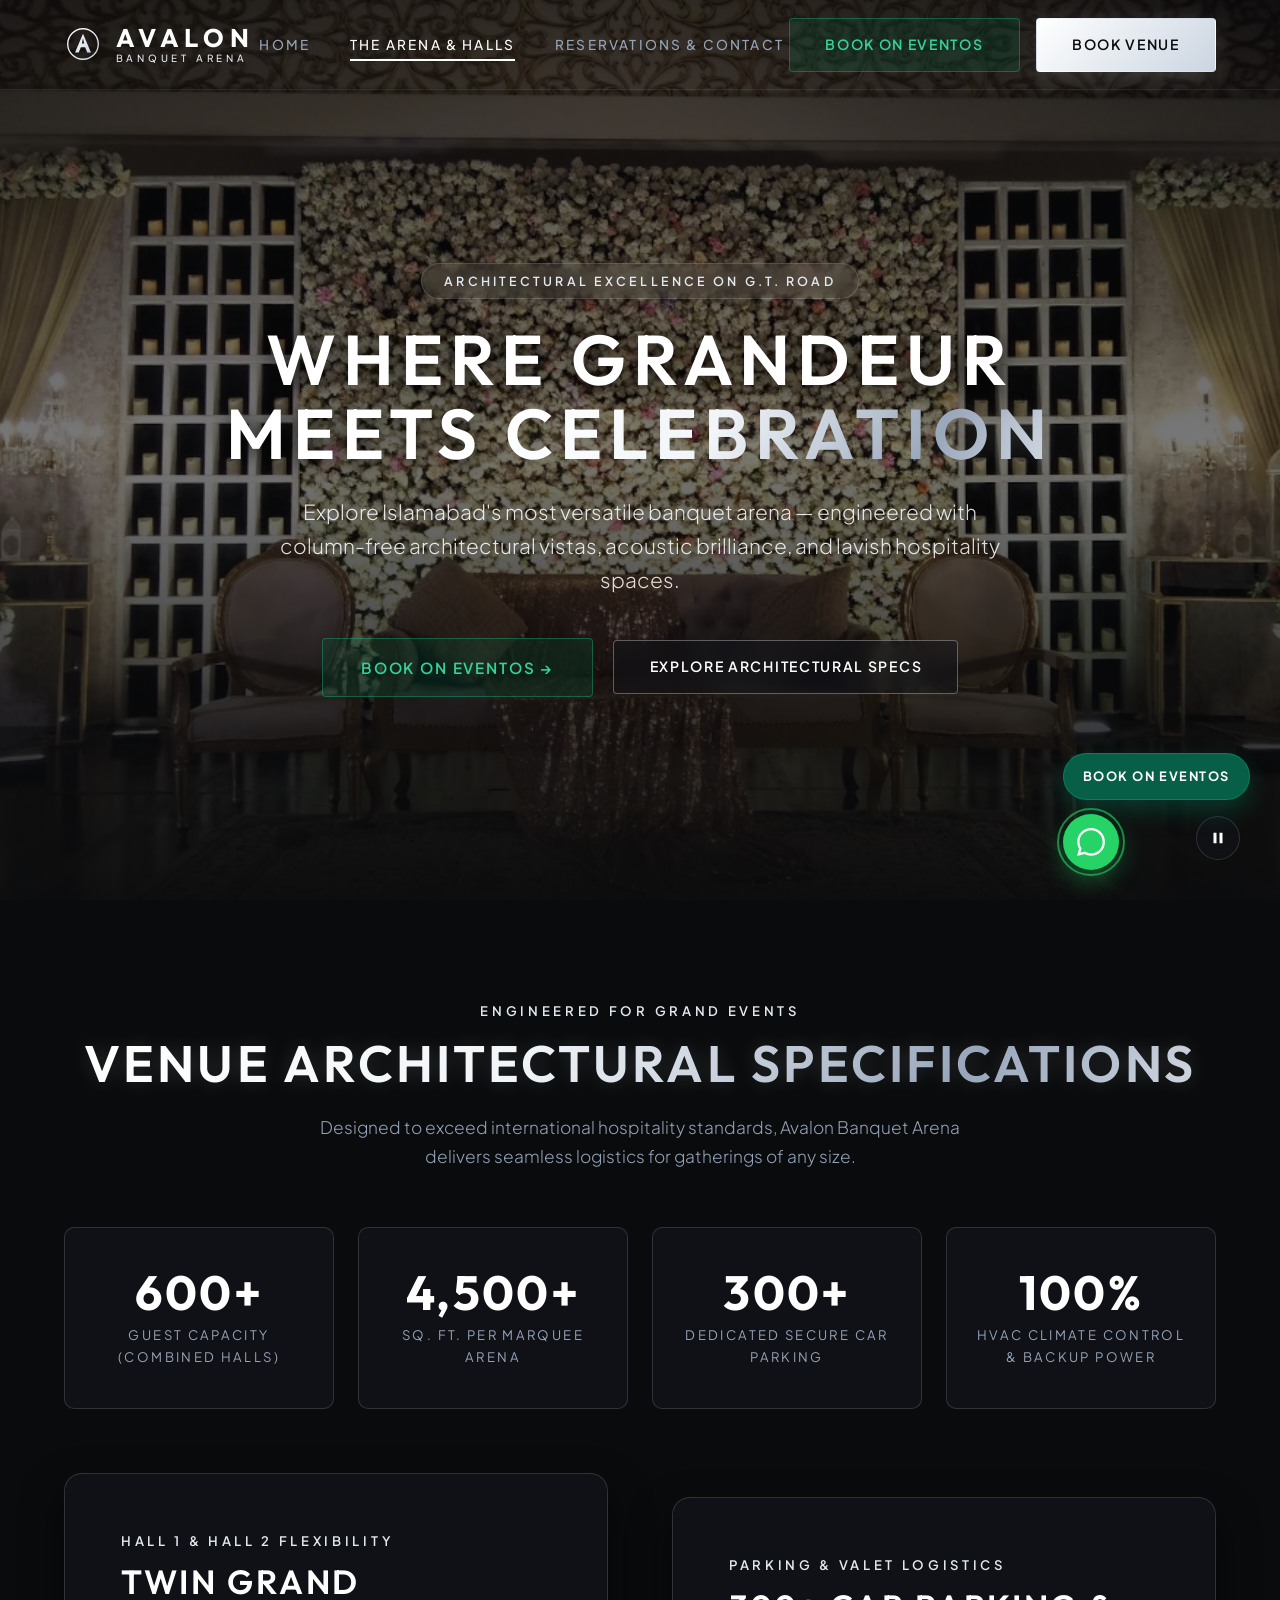
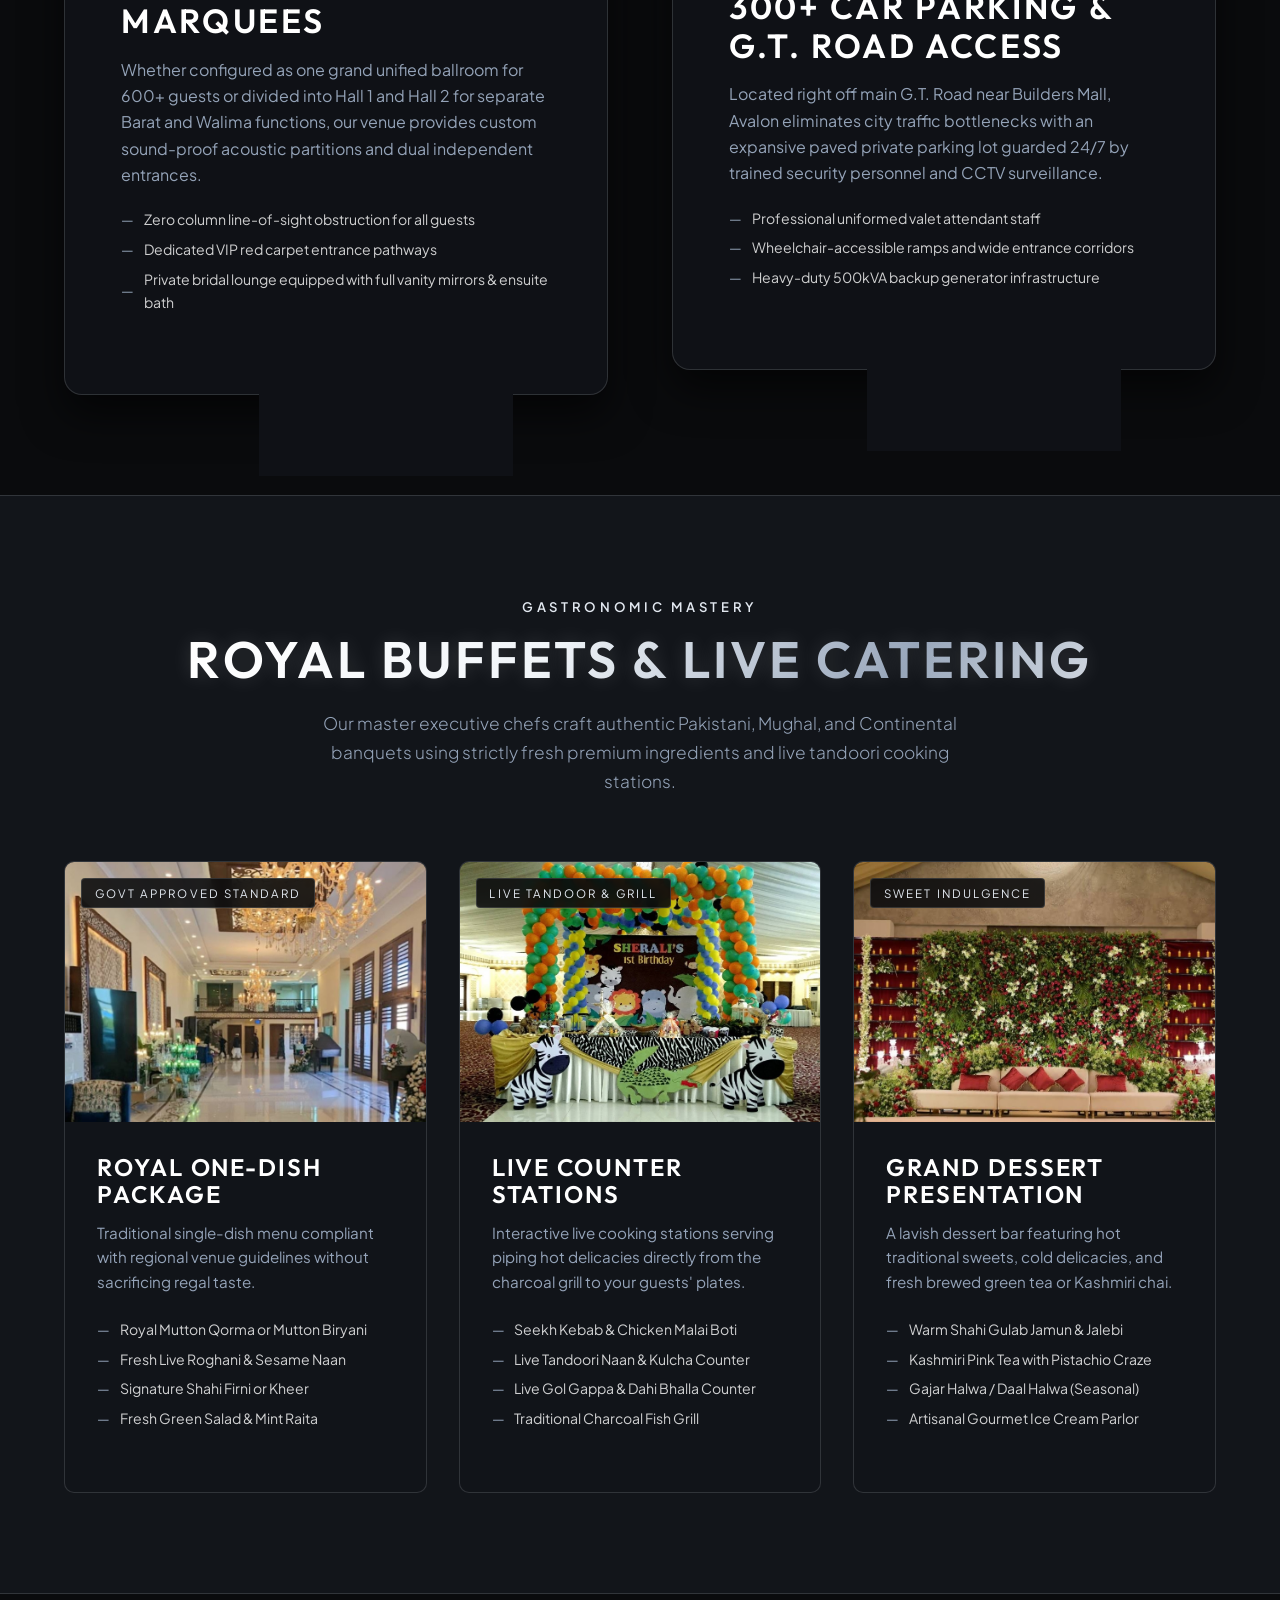
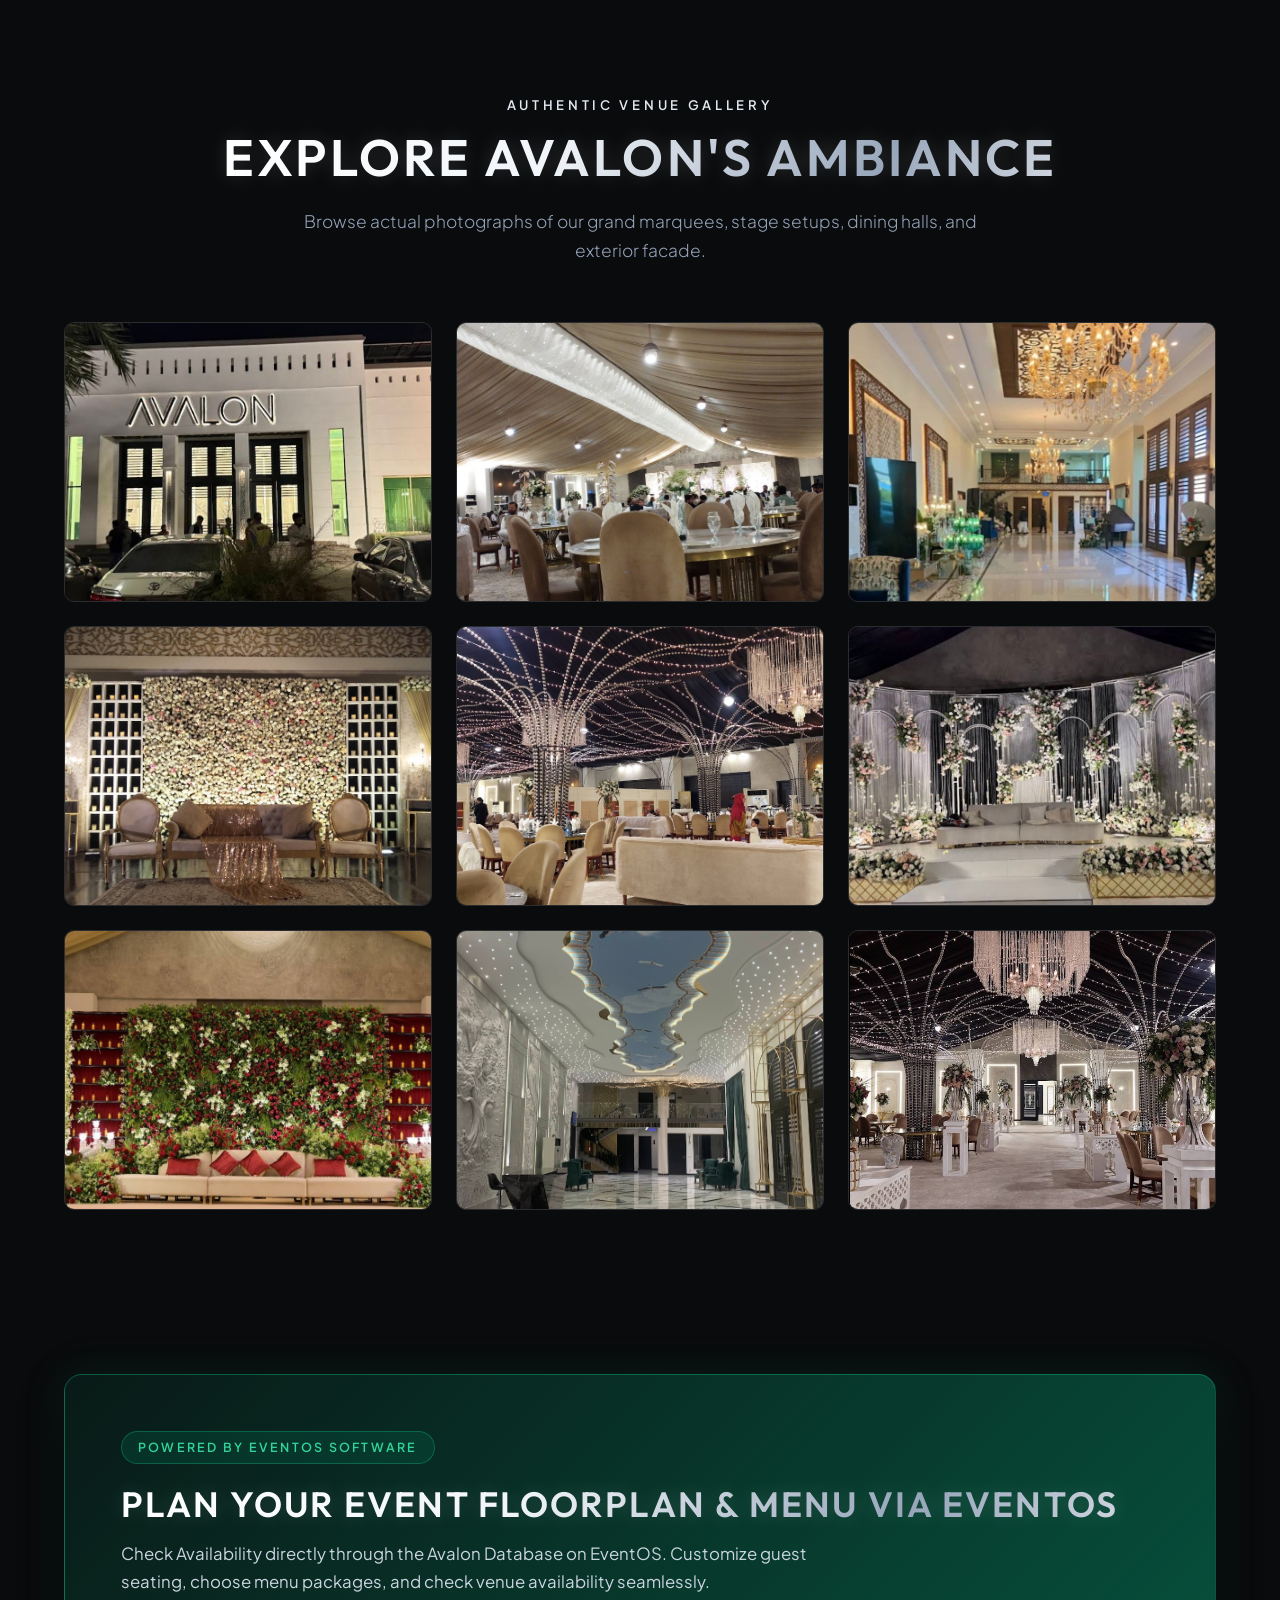
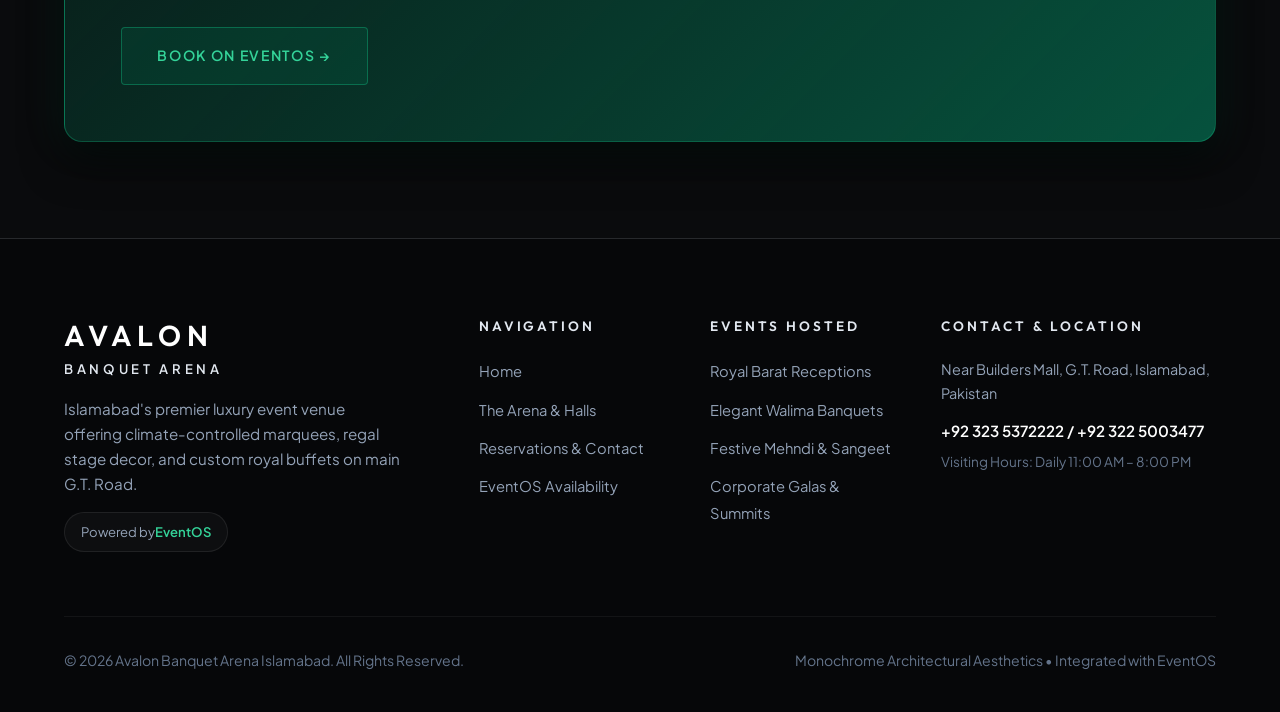
==== commit c3adccf5: "Mobile optimization: scoped mobile hero video autoplay, responsive button sizing, single/two-column " ====
--- a/about/index.html
+++ b/about/index.html
@@ -71,7 +71,7 @@
   <!-- HERO SECTION WITH CINEMATIC VIDEO BACKGROUND -->
   <section class="hero" id="aboutHero">
     <div class="hero-video-wrapper">
-      <video class="hero-video" autoplay loop muted playsinline preload="auto" poster="../images/avalon-marquee-interior.jpg">
+      <video class="hero-video" autoplay loop muted playsinline webkit-playsinline preload="metadata" poster="../images/avalon-marquee-interior.jpg">
         <source src="https://res.cloudinary.com/dgvwlj8xw/video/upload/v1777692671/about-hero_dt90wq.mp4" type="video/mp4">
         Your browser does not support video background.
       </video>
--- a/css/styles.css
+++ b/css/styles.css
@@ -1128,56 +1128,271 @@
 }
 
 @media (max-width: 768px) {
+  /* Prevent horizontal scrolling & body overflow */
+  html, body {
+    overflow-x: hidden !important;
+    width: 100%;
+  }
+
+  /* 1. Mobile Hero & Autoplay Video */
+  .hero {
+    min-height: 85vh;
+    min-height: 100svh;
+    padding: 100px 0 50px;
+  }
+
+  .hero-video-wrapper {
+    position: absolute;
+    inset: 0;
+    width: 100%;
+    height: 100%;
+    z-index: 1;
+  }
+
+  .hero-video {
+    width: 100%;
+    height: 100%;
+    object-fit: cover;
+    position: absolute;
+    inset: 0;
+    z-index: 0;
+  }
+
+  .hero-overlay {
+    background: linear-gradient(
+      180deg, 
+      rgba(10, 11, 13, 0.75) 0%, 
+      rgba(10, 11, 13, 0.65) 50%, 
+      rgba(10, 11, 13, 0.95) 100%
+    );
+  }
+
+  .hero-content {
+    padding: 80px 1.25rem 40px;
+    width: 100%;
+    max-width: 100%;
+  }
+
+  /* 2. Proportional Mobile Buttons & Actions */
+  .btn {
+    font-size: clamp(0.85rem, 3.5vw, 0.95rem);
+    padding: 0.75rem 1.25rem;
+    min-height: 44px;
+    letter-spacing: 0.1em;
+  }
+
+  .hero-ctas, 
+  .card-actions, 
+  .eventos-banner div[style*="display: flex"] {
+    flex-direction: column;
+    width: 100%;
+    gap: 0.75rem;
+  }
+
+  .hero-ctas .btn, 
+  .eventos-banner .btn, 
+  .editorial-card .btn {
+    width: 100%;
+    text-align: center;
+    justify-content: center;
+  }
+
+  /* 3. Curated Mobile Image Grid & Aspect Ratios */
+  .grid-2, 
+  .grid-3, 
+  .specs-grid, 
+  .contact-grid {
+    grid-template-columns: 1fr;
+    gap: 1.5rem;
+  }
+
+  .gallery-grid {
+    grid-template-columns: 1fr;
+    gap: 1rem;
+  }
+
+  .gallery-item {
+    height: auto;
+    aspect-ratio: 4 / 3;
+    border-radius: 0.5rem;
+  }
+
+  .gallery-item img {
+    width: 100%;
+    height: 100%;
+    object-fit: cover;
+    border-radius: 0.5rem;
+  }
+
+  .feature-card .card-img {
+    height: auto;
+    aspect-ratio: 16 / 9;
+  }
+
+  .feature-card .card-img img {
+    width: 100%;
+    height: 100%;
+    object-fit: cover;
+  }
+
+  .image-wrapper {
+    height: auto !important;
+    aspect-ratio: 16 / 9;
+  }
+
+  .image-wrapper img {
+    width: 100%;
+    height: 100%;
+    object-fit: cover;
+  }
+
+  /* 4. Refined Mobile Typography & Spacing */
+  .section-padding {
+    padding: 3rem 1rem;
+  }
+
+  .hero-title {
+    font-size: clamp(1.75rem, 6vw, 2.25rem);
+    line-height: 1.25;
+    margin-bottom: 1.25rem;
+  }
+
+  .section-heading {
+    font-size: clamp(1.35rem, 5vw, 1.6rem);
+    line-height: 1.3;
+  }
+
+  .hero-subtitle {
+    font-size: 0.98rem;
+    line-height: 1.6;
+    margin-bottom: 1.75rem;
+  }
+
+  .editorial-card {
+    padding: 1.75rem;
+  }
+
+  .eventos-banner {
+    padding: 2rem 1.5rem;
+  }
+
+  .eventos-title {
+    font-size: 1.6rem;
+  }
+
+  .marquee-bar {
+    padding: 0.8rem 0;
+  }
+
+  .marquee-item {
+    font-size: 0.78rem;
+    letter-spacing: 0.16em;
+    gap: 1rem;
+    padding: 0 1rem;
+  }
+
+  /* 5. Mobile Navigation & Tap Targets */
   .nav-links, .nav-actions .btn-outline {
     display: none;
   }
+
   .mobile-toggle {
-    display: block;
-  }
-  .grid-2, .grid-3, .specs-grid, .gallery-grid, .contact-grid {
-    grid-template-columns: 1fr;
-  }
-  .editorial-card {
-    padding: 2rem;
-  }
-  .hero-title {
-    font-size: 2.6rem;
-  }
-  .footer-grid {
-    grid-template-columns: 1fr;
-  }
+    display: flex;
+    align-items: center;
+    justify-content: center;
+    min-width: 44px;
+    min-height: 44px;
+    padding: 0.5rem;
+    font-size: 1.75rem;
+  }
+
   .mobile-menu-overlay {
     position: fixed;
     inset: 0;
-    background: rgba(10, 11, 13, 0.98);
+    background: rgba(10, 11, 13, 0.95);
+    backdrop-filter: blur(12px);
+    -webkit-backdrop-filter: blur(12px);
     z-index: 1500;
     display: flex;
     flex-direction: column;
     align-items: center;
     justify-content: center;
-    gap: 2rem;
+    gap: 1.5rem;
     opacity: 0;
     pointer-events: none;
-    transition: opacity 0.3s ease;
-  }
+    transition: opacity 0.3s ease, transform 0.3s ease;
+    padding: 2rem;
+  }
+
   .mobile-menu-overlay.active {
     opacity: 1;
     pointer-events: auto;
   }
+
   .mobile-menu-overlay a {
     font-family: var(--font-heading);
-    font-size: 1.8rem;
-    letter-spacing: 0.15em;
+    font-size: 1.5rem;
+    letter-spacing: 0.12em;
     color: #ffffff;
     text-transform: uppercase;
-  }
+    min-height: 44px;
+    display: inline-flex;
+    align-items: center;
+    justify-content: center;
+    padding: 0.5rem 1rem;
+    width: 100%;
+    text-align: center;
+  }
+
   .mobile-menu-close {
     position: absolute;
-    top: 25px;
-    right: 25px;
+    top: 20px;
+    right: 20px;
     background: none;
     border: none;
     color: #ffffff;
     font-size: 2.2rem;
-  }
-}
+    min-width: 44px;
+    min-height: 44px;
+    display: flex;
+    align-items: center;
+    justify-content: center;
+    cursor: pointer;
+  }
+
+  .floating-widgets {
+    bottom: 20px;
+    right: 20px;
+    gap: 0.75rem;
+  }
+
+  .whatsapp-float {
+    width: 50px;
+    height: 50px;
+    min-width: 44px;
+    min-height: 44px;
+  }
+
+  .eventos-float {
+    min-height: 44px;
+    padding: 0.65rem 1rem;
+    font-size: 0.75rem;
+  }
+
+  .video-control-btn {
+    bottom: 20px;
+    right: 20px;
+    width: 44px;
+    height: 44px;
+    min-width: 44px;
+    min-height: 44px;
+  }
+}
+
+/* 2-Column Grid on Tablet / Small Mobile landscape (520px - 768px) */
+@media (min-width: 520px) and (max-width: 768px) {
+  .gallery-grid {
+    grid-template-columns: repeat(2, 1fr);
+  }
+}
+
